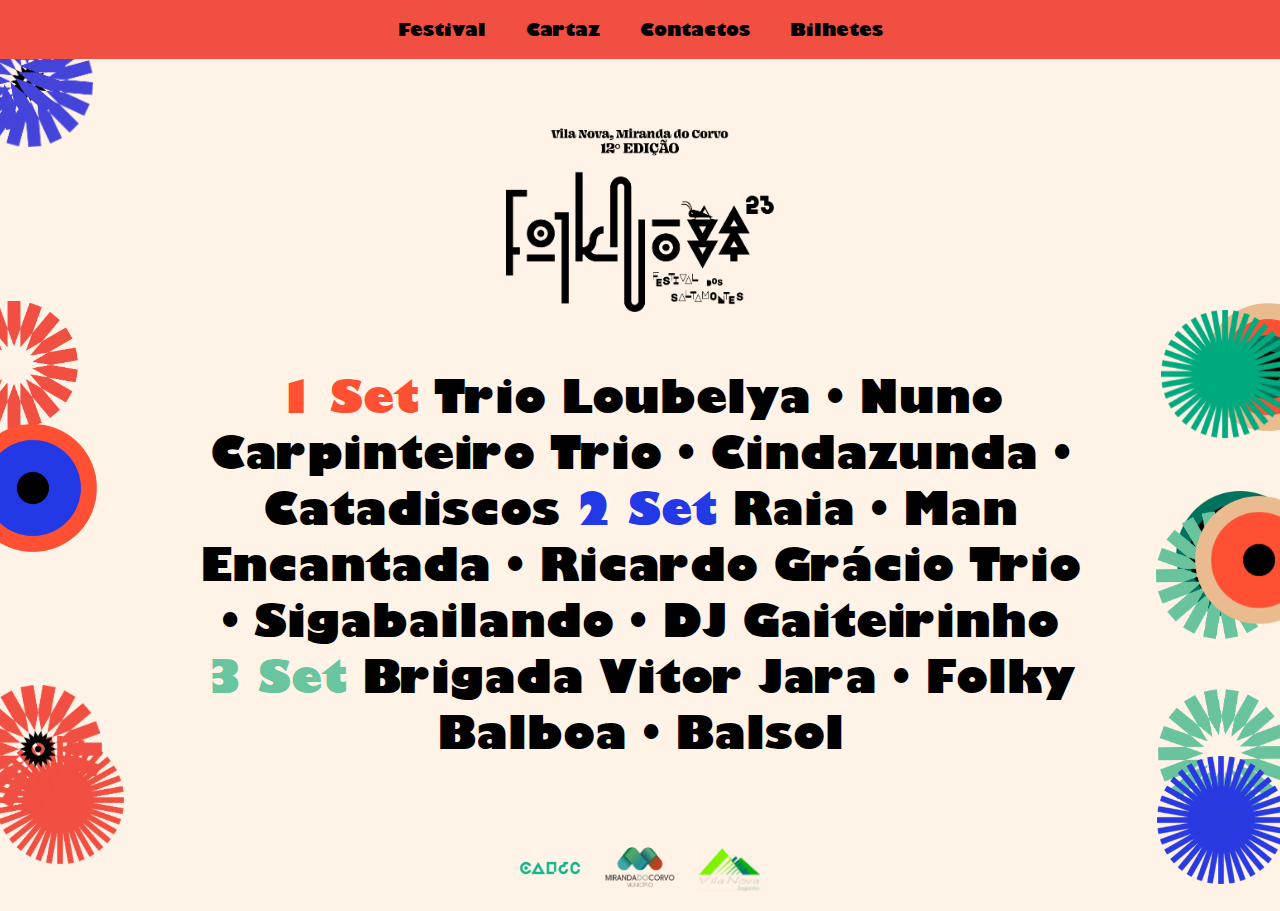
==== index.html @ 8740f20e "changes to bilhetes page" ====
<!doctype html>
<html>
<head>
	<meta charset="UTF-8">
	<title>FolkNova 2023</title>
	<meta name="viewport" content="width=device-width, initial-scale=1.0">
	<meta name="description" content="FolkNova - Festival dos Saltamontes! Vila Nova, Miranda do Corvo, Coimbra.">
	
	<link rel="icon" href="favicon.ico">
	<link rel="apple-touch-icon" sizes="180x180" href="/apple-touch-icon.png">
	<link rel="icon" type="image/png" sizes="32x32" href="/favicon-32x32.png">
	<link rel="icon" type="image/png" sizes="16x16" href="/favicon-16x16.png">
	<link rel="manifest" href="/site.webmanifest">

	<script src="app.js"></script>
	<link rel="stylesheet" href="style.css">
</head>
<body>
	<div id="menu">
		<a href="festival.html" target=""><h3>Festival</h3></a>
		<a href="cartaz.html" target=""><h3>Cartaz</h3></a>
		<a href="contactos.html" target=""><h3>Contactos</h3></a>
		<a href="bilhetes.html" target=""><h3>Bilhetes</h3></a>

	</div>


	<div id="forms">
		<img class="formX" src="Resources/Formas/forms1.png">
		<img class="formX" src="Resources/Formas/forms2.png">
		<img class="formX" src="Resources/Formas/forms3.png">
		<img class="formX" src="Resources/Formas/forms4.png">
		<img class="formX" src="Resources/Formas/forms5.png">
		<img class="formX" src="Resources/Formas/forms6.png">
		<img class="formX" src="Resources/Formas/forms7.png">
		<img class="formX" src="Resources/Formas/forms8.png">
		<img class="formX" src="Resources/Formas/forms9.png">
		<img class="formX" src="Resources/Formas/forms10.png">
		<img class="formX" src="Resources/Formas/forms11.png">
		<img class="formX" src="Resources/Formas/forms12.png">
		<img class="formX" src="Resources/Formas/forms13.png">

	</div>

	<div id="landing">
		<div id="cartaz">
	<img id="logo" src="Resources/Formas/logotipo.png">
		<p><span style="color:#ff5033;">1 Set</span> Trio Loubelya · Nuno Carpinteiro Trio · Cindazunda · Catadiscos
			<span style="color:#2339e6;">2 Set</span> Raia · Man Encantada · Ricardo Grácio Trio · Sigabailando · DJ Gaiteirinho
			<span style="color:#69c59f;">3 Set</span> Brigada Vitor Jara · Folky Balboa · Balsol
		</p>
		</div>
	</div>


	<!--
	<div id="contactos">
		<h3 class="titulo">Contactos</h3>
		<iframe src="https://www.google.com/maps/embed?pb=!1m18!1m12!1m3!1d10354.548698066126!2d-8.325893435499191!3d40.055865542057546!2m3!1f0!2f0!3f0!3m2!1i1024!2i768!4f13.1!3m3!1m2!1s0xd22f27c713244bf%3A0xaecd429fa997227e!2sVila%20Nova!5e1!3m2!1spt-PT!2spt!4v1683068563566!5m2!1spt-PT!2spt" width="600" height="450" style="border:0;" allowfullscreen="" loading="lazy" referrerpolicy="no-referrer-when-downgrade"></iframe>

		<img class="artistX" src="Resources/media/face.png">
		<img class="artistX" src="Resources/media/insta.png">
	</div>
-->
	<div class="logos">
		<img src="Resources/Logos/cadec.png" alt="CADEC logotipo" >
		<img src="Resources/Logos/miranda.png" alt="miranda logotipo" >
		<img src="Resources/Logos/vilanova.png" alt="vila nova logotipo">
	</div>
</body>
---- style.css ----
@font-face {
    font-family: "Gill";
    src: url("Resources/Fonts/GillSans-UltraBold.ttf") format("truetype");
    font-weight: bold;
    font-style: normal;
}

@font-face {
    font-family: "Gill";
    src: url("Resources/Fonts/GillSans.ttf") format("truetype");
    font-weight: normal;
    font-style: normal;
}

body {
    padding: 0;
    margin: 0;
    font-family: "Gill";
    background-color: #fff2e6;
}

#menu {
    //background-color: #f04f41;
    z-index: 999;
    position: fixed;
    width: 100vw;
    display: flex;
    justify-content: center;
}

#menu h3 {
    padding: 0px 20px;
    font-weight: bold;
    font-size: 2vh;
}

#menu h3:hover {
    padding: 0px 20px;
    font-weight: 900;
    color: ghostwhite;
    cursor: pointer;
}

a{
    text-decoration: none;
    color: black;
}

#forms {
    position: fixed;
    width: 100vw;
    height: 100vh;
    pointer-events: none;
}

#forms img{
    width: 10vw;
    position: fixed;
}

.formX {
    animation: rotation 30s infinite linear;
}

@keyframes rotation {
    from {
        transform: rotate(0deg);
    }
    to {
        transform: rotate(359deg);
    }
}

#landing {
    width: 100vw;
    min-height: 90vh;
    display: flex;
    justify-content: center;
}

#landing-small {
    width: 100vw;
    display: flex;
    justify-content: center;
}

#logo{
    margin-top: 100px;
    width: 30%;
}

#vila{
    width: 80%;
    margin: 0 auto;
    display: block;
}

#cartaz {
    font-weight: bold;
    font-size: 5vh;
    padding: 20px 0px 20px 0px;
    width: 70%;
    height: auto;
    text-align: center;

}

#cartaz p span {
    white-space: nowrap;
}

#contactos {
    margin-left: 10vw;
    width: 80vw;
}

#bilhetes {
    margin-left: 10vw;
    width: 80vw;
}

#bilhetes a, #bilhetes p{
    text-align: center;
}

#bilhetes p{
    font-size: 3vh;
    padding: 0 10vw;
}

.bilheteLink{
	display: none;
    padding: 20px;
    width: 100px;
    border-radius: 50px;
   // border: 5px #2339e6 solid;
    margin: 0 auto;
}

.titulo {
    text-align: center;
    font-size: 3vh;
    width: 100%;
}

#artists {
    display: flex;
    flex-direction: row;
    flex-wrap: wrap;
    justify-content: center;
    align-content: stretch;
    padding: 0px 10vw 30px 10vw;
    max-width: 100vw;
    gap: 5px;
}

.artistX {

    flex: 1 1 auto;
    background-color: #fff;
    outline: #2339e6 5px solid;
    object-fit: contain;
}

.red{
    outline: #f04f41 5px solid;
    outline-offset: -5px;
}

.blue{
    outline: #2339e6 5px solid;
    outline-offset: -5px;
}

.green{
    outline: #69c59f 5px solid;
    outline-offset: -5px;
}

@media screen and (min-width: 1200px) {
    .artistX {
        width: calc(99%/3);
        height: calc(99%/3);
    }

}


@media screen and (min-width: 768px) and (max-width: 1199px) {
    .artistX {
        width: calc(99%/2);
        height: calc(99%/2);
    }
    #logo{
        width: 60vw;
        margin-top: 50px;
    }

    #cartaz {
        font-size: 3vh;
    }

    #menu h3{
        font-size: 1.5vh;
    }

    #forms img {
        width: 15vw;
    }
}


@media screen and (max-width: 767px) {
    .artistX {
        width: 100%;
        height: 100%;
    }
    #logo{
        width: 60vw;
        margin-top: 50px;
    }

    #cartaz {
        font-size: 3vh;
    }

    #menu h3{
        font-size: 1.5vh;
    }

    #forms img {
        width: 15vw;
    }
    #bilhetes p {
        font-size: 2vh;
    }
}



#contactos iframe {
    display: block;
    margin: 0 auto;
    width: 80%;
}

#mail{
    text-align: center;
    text-decoration: underline;

}
#signature {
    width: 100vw;
    display: flex;
    flex-flow: column;
    align-items: center;
}

#signature img{
    width: 50px;
}

.logos{
    display: flex;
    justify-content: center;
    padding: 20px 0px 20px 0px;
    //bottom: 0px;
    width: 100vw;
    position: absolute;
}

.media{
    display: flex;
    justify-content: center;
    padding: 20px 0px 20px 0px;
    width: 100%;
}

.logos img, .media img {
    width: 70px;
    padding: 0px 10px 0px 10px;
    aspect-ratio: 3/2;
    object-fit: contain;
    mix-blend-mode: multiply;
}

.info{
	cursor: pointer;
}

.info-body{
	display: none;
}
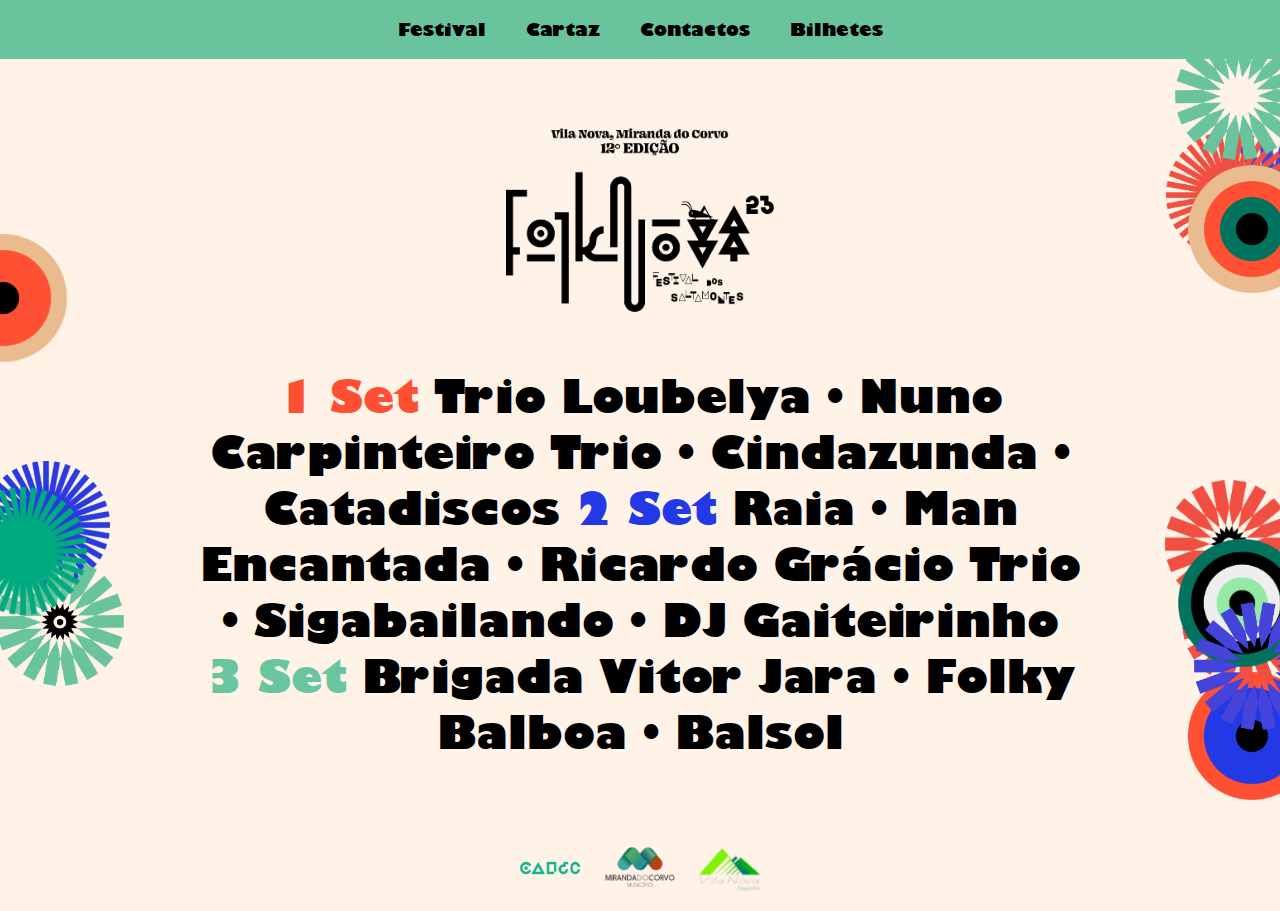
==== commit 2a72b1fe: "changed h3 to h1 and html structure" ====
--- a/index.html
+++ b/index.html
@@ -67,4 +67,5 @@
 		<img src="Resources/Logos/miranda.png" alt="miranda logotipo" >
 		<img src="Resources/Logos/vilanova.png" alt="vila nova logotipo">
 	</div>
-</body>+</body>
+</html>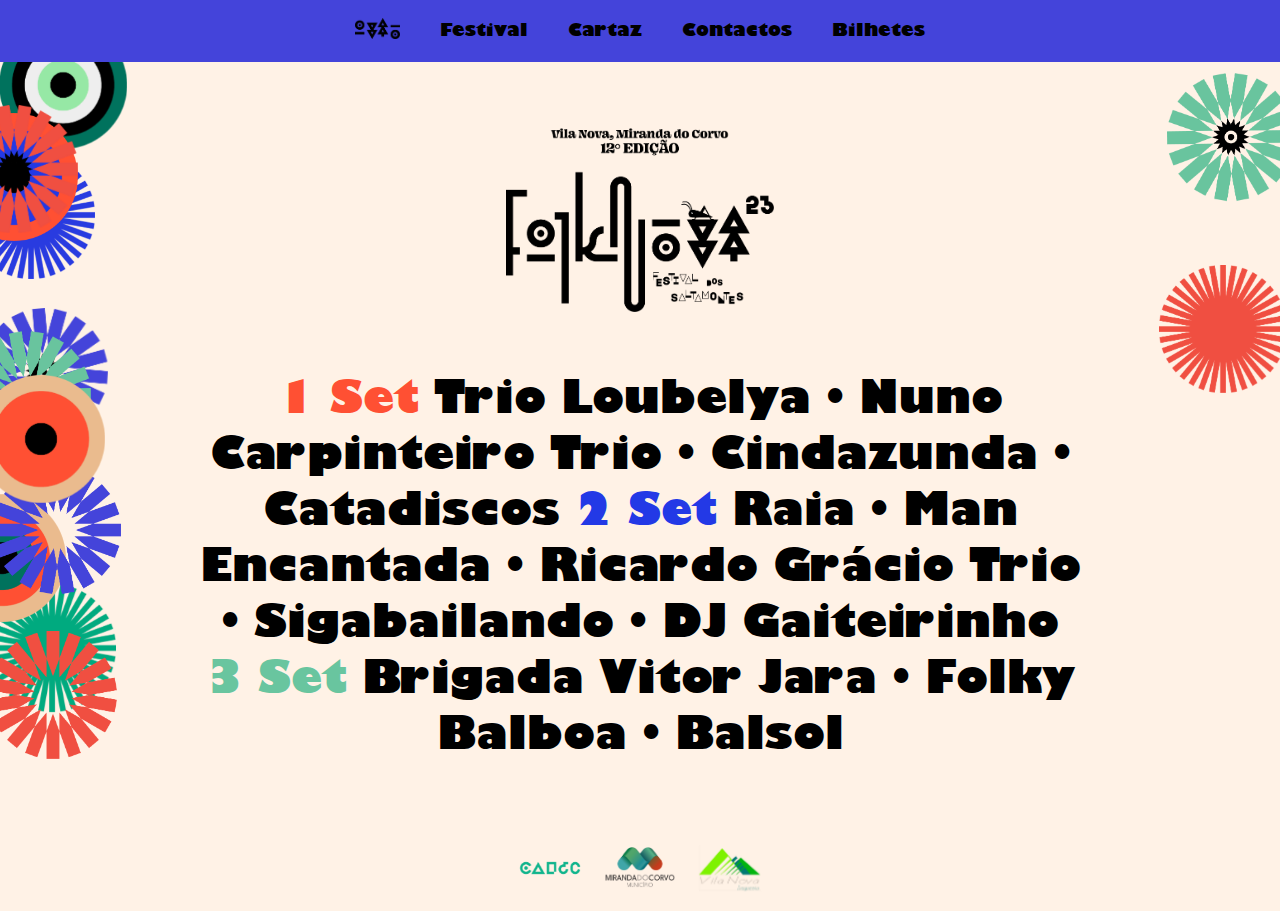
==== commit a08470b3: "tudo menos imagens de restantes artistas" ====
--- a/index.html
+++ b/index.html
@@ -17,10 +17,11 @@
 </head>
 <body>
 	<div id="menu">
+		<a href="" target=""><h3><img src="Resources/Logos/FolknovaMini.png"></h3></a>
 		<a href="festival.html" target=""><h3>Festival</h3></a>
 		<a href="cartaz.html" target=""><h3>Cartaz</h3></a>
 		<a href="contactos.html" target=""><h3>Contactos</h3></a>
-		<a href="bilhetes.html" target=""><h3>Bilhetes</h3></a>
+		<a href="bilhetes.html" target=""><h3 id="tickets">Bilhetes</h3></a>
 
 	</div>
 
--- a/style.css
+++ b/style.css
@@ -12,20 +12,29 @@
     font-style: normal;
 }
 
+
 body {
     padding: 0;
     margin: 0;
     font-family: "Gill";
     background-color: #fff2e6;
+    cursor: url("Resources/Logos/salta.png"), auto;
+    cursor: url("Resources/Logos/salta.png") 23 13, move;
+
+    overflow-x: hidden;
 }
 
 #menu {
-    //background-color: #f04f41;
+/ / background-color: #f04f41;
     z-index: 999;
     position: fixed;
     width: 100vw;
     display: flex;
     justify-content: center;
+}
+
+#menu img {
+    width: 5vh;
 }
 
 #menu h3 {
@@ -41,7 +50,7 @@
     cursor: pointer;
 }
 
-a{
+a {
     text-decoration: none;
     color: black;
 }
@@ -53,7 +62,7 @@
     pointer-events: none;
 }
 
-#forms img{
+#forms img {
     width: 10vw;
     position: fixed;
 }
@@ -84,13 +93,13 @@
     justify-content: center;
 }
 
-#logo{
+#logo {
     margin-top: 100px;
     width: 30%;
 }
 
-#vila{
-    width: 80%;
+#vila {
+    width: 100%;
     margin: 0 auto;
     display: block;
 }
@@ -114,26 +123,43 @@
     width: 80vw;
 }
 
+.container {
+    display: flex;
+    flex-flow: row nowrap;
+    justify-content: space-evenly;
+    gap: 10px;
+}
+
+.flex-item {
+    width: 50%;
+    text-align: center;
+}
+
+
+.bilheteInfo {
+    display: none;
+}
+
 #bilhetes {
     margin-left: 10vw;
     width: 80vw;
 }
 
-#bilhetes a, #bilhetes p{
-    text-align: center;
-}
-
-#bilhetes p{
+#bilhetes a, #bilhetes p {
+    text-align: center;
+}
+
+#bilhetes p {
     font-size: 3vh;
     padding: 0 10vw;
 }
 
-.bilheteLink{
-	display: none;
+.bilheteLink {
+    display: flex;
     padding: 20px;
     width: 100px;
     border-radius: 50px;
-   // border: 5px #2339e6 solid;
+/ / border: 5 px #2339e6 solid;
     margin: 0 auto;
 }
 
@@ -162,25 +188,25 @@
     object-fit: contain;
 }
 
-.red{
+.red {
     outline: #f04f41 5px solid;
     outline-offset: -5px;
 }
 
-.blue{
+.blue {
     outline: #2339e6 5px solid;
     outline-offset: -5px;
 }
 
-.green{
+.green {
     outline: #69c59f 5px solid;
     outline-offset: -5px;
 }
 
 @media screen and (min-width: 1200px) {
     .artistX {
-        width: calc(99%/3);
-        height: calc(99%/3);
+        width: calc(99% / 3);
+        height: calc(99% / 3);
     }
 
 }
@@ -188,24 +214,38 @@
 
 @media screen and (min-width: 768px) and (max-width: 1199px) {
     .artistX {
-        width: calc(99%/2);
-        height: calc(99%/2);
-    }
-    #logo{
+        width: calc(99% / 2);
+        height: calc(99% / 2);
+    }
+
+    #logo {
         width: 60vw;
-        margin-top: 50px;
     }
 
     #cartaz {
         font-size: 3vh;
     }
 
-    #menu h3{
+    #menu h3 {
         font-size: 1.5vh;
+        padding: 0px 15px;
+    }
+
+    #menu #tickets {
+        border: black 2px solid;
     }
 
     #forms img {
         width: 15vw;
+    }
+
+    .container {
+        flex-flow: column nowrap;
+    }
+
+    .flex-item {
+        width: 100%;
+        margin-bottom: 50px;
     }
 }
 
@@ -215,61 +255,75 @@
         width: 100%;
         height: 100%;
     }
-    #logo{
+
+    #logo {
         width: 60vw;
-        margin-top: 50px;
     }
 
     #cartaz {
         font-size: 3vh;
     }
 
-    #menu h3{
+    #menu h3 {
         font-size: 1.5vh;
-    }
+        padding: 0px 15px;
+    }
+
 
     #forms img {
         width: 15vw;
     }
+
     #bilhetes p {
         font-size: 2vh;
     }
-}
-
+
+    .container {
+        flex-flow: column nowrap;
+    }
+
+    .flex-item {
+        width: 100%;
+    }
+}
 
 
 #contactos iframe {
     display: block;
     margin: 0 auto;
     width: 80%;
-}
-
-#mail{
+    margin-bottom: 50px;
+    margin-top: 50px;
+}
+
+#mail {
     text-align: center;
     text-decoration: underline;
 
 }
+
 #signature {
     width: 100vw;
     display: flex;
     flex-flow: column;
     align-items: center;
-}
-
-#signature img{
+    margin-bottom: 50px;
+}
+
+#signature img {
     width: 50px;
 }
 
-.logos{
+.logos {
     display: flex;
     justify-content: center;
     padding: 20px 0px 20px 0px;
-    //bottom: 0px;
+/ / bottom: 0 px;
     width: 100vw;
     position: absolute;
 }
 
-.media{
+.media {
     display: flex;
     justify-content: center;
     padding: 20px 0px 20px 0px;
@@ -284,10 +338,11 @@
     mix-blend-mode: multiply;
 }
 
-.info{
-	cursor: pointer;
-}
-
-.info-body{
-	display: none;
+.info {
+    cursor: pointer;
+    text-decoration: underline;
+}
+
+.info-body {
+/ / display: none;
 }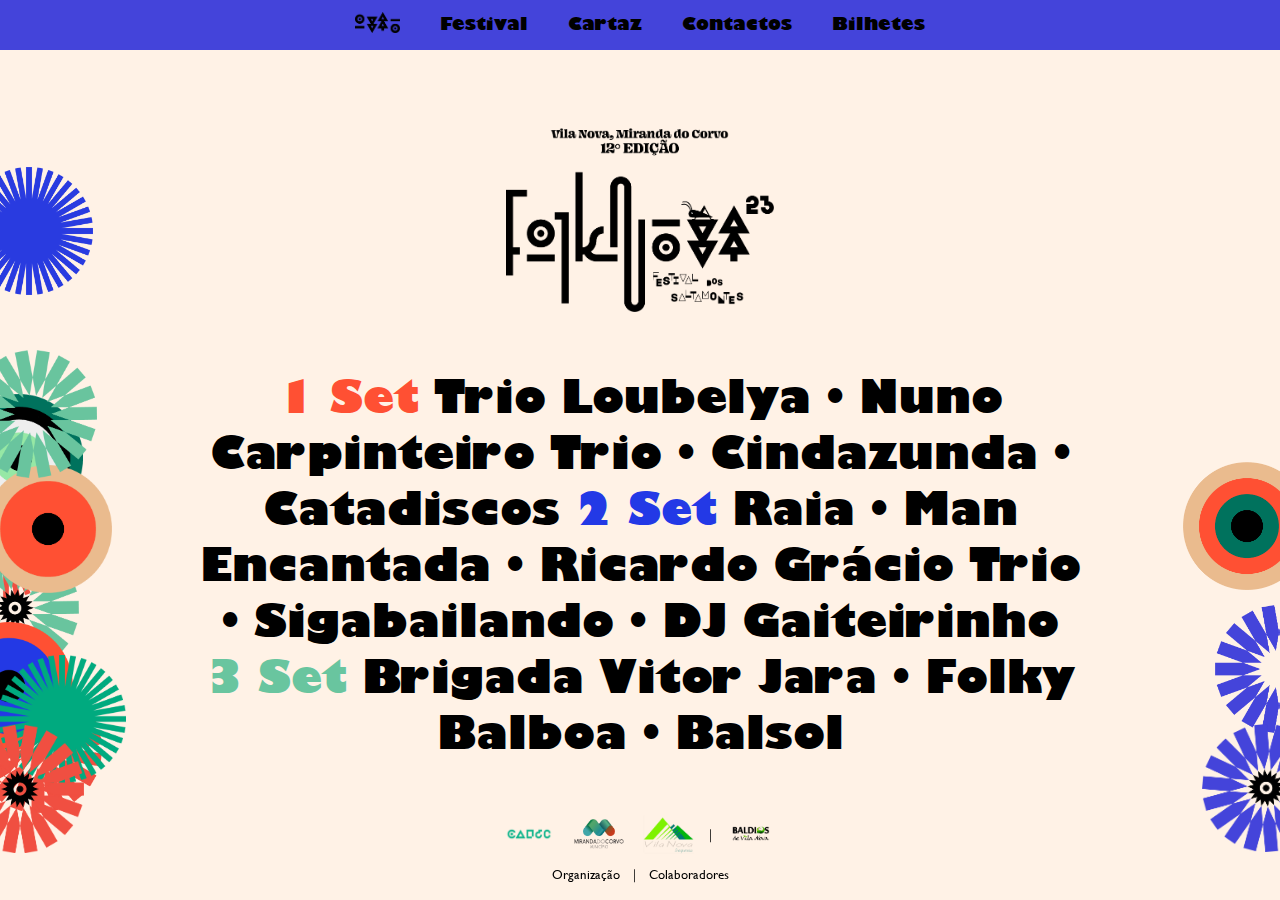
==== commit 87b4f7e6: "logos bandas" ====
--- a/index.html
+++ b/index.html
@@ -12,16 +12,17 @@
 	<link rel="icon" type="image/png" sizes="16x16" href="/favicon-16x16.png">
 	<link rel="manifest" href="/site.webmanifest">
 
+
 	<script src="app.js"></script>
 	<link rel="stylesheet" href="style.css">
 </head>
 <body>
 	<div id="menu">
-		<a href="" target=""><h3><img src="Resources/Logos/FolknovaMini.png"></h3></a>
-		<a href="festival.html" target=""><h3>Festival</h3></a>
-		<a href="cartaz.html" target=""><h3>Cartaz</h3></a>
-		<a href="contactos.html" target=""><h3>Contactos</h3></a>
-		<a href="bilhetes.html" target=""><h3 id="tickets">Bilhetes</h3></a>
+		<a href="" target=""><h1><img src="Resources/Logos/FolknovaMini.png"></h1></a>
+		<a href="festival.html" target=""><h1>Festival</h1></a>
+		<a href="cartaz.html" target=""><h1>Cartaz</h1></a>
+		<a href="contactos.html" target=""><h1>Contactos</h1></a>
+		<a href="bilhetes.html" target=""><h1 id="tickets">Bilhetes</h1></a>
 
 	</div>
 
@@ -67,6 +68,17 @@
 		<img src="Resources/Logos/cadec.png" alt="CADEC logotipo" >
 		<img src="Resources/Logos/miranda.png" alt="miranda logotipo" >
 		<img src="Resources/Logos/vilanova.png" alt="vila nova logotipo">
+		<p><small> &#65372 </small></p>
+		<img src="Resources/Logos/baldios.png" alt="vila nova logotipo">
+	</div>
+	<div class="logos2">
+		<p><small>Organização </small></p>
+		<p><small> &nbsp; </small></p>
+		<p><small> &nbsp; </small></p>
+		<p><small> &#65372 </small></p>
+		<p><small> &nbsp; </small></p>
+		<p><small> &nbsp; </small></p>
+		<p><small> Colaboradores</small></p>
 	</div>
 </body>
 </html>--- a/style.css
+++ b/style.css
@@ -37,13 +37,13 @@
     width: 5vh;
 }
 
-#menu h3 {
+#menu h1 {
     padding: 0px 20px;
     font-weight: bold;
     font-size: 2vh;
 }
 
-#menu h3:hover {
+#menu h1:hover {
     padding: 0px 20px;
     font-weight: 900;
     color: ghostwhite;
@@ -140,6 +140,10 @@
     display: none;
 }
 
+.main {
+    display: block;
+}
+
 #bilhetes {
     margin-left: 10vw;
     width: 80vw;
@@ -318,7 +322,16 @@
     display: flex;
     justify-content: center;
     padding: 20px 0px 20px 0px;
-/ / bottom: 0 px;
+    bottom: 20px;
+    width: 100vw;
+    position: absolute;
+}
+
+.logos2 {
+    display: flex;
+    justify-content: center;
+    padding: 20px 0px 0px 0px;
+    bottom: 0px;
     width: 100vw;
     position: absolute;
 }
@@ -331,7 +344,7 @@
 }
 
 .logos img, .media img {
-    width: 70px;
+    width: 50px;
     padding: 0px 10px 0px 10px;
     aspect-ratio: 3/2;
     object-fit: contain;
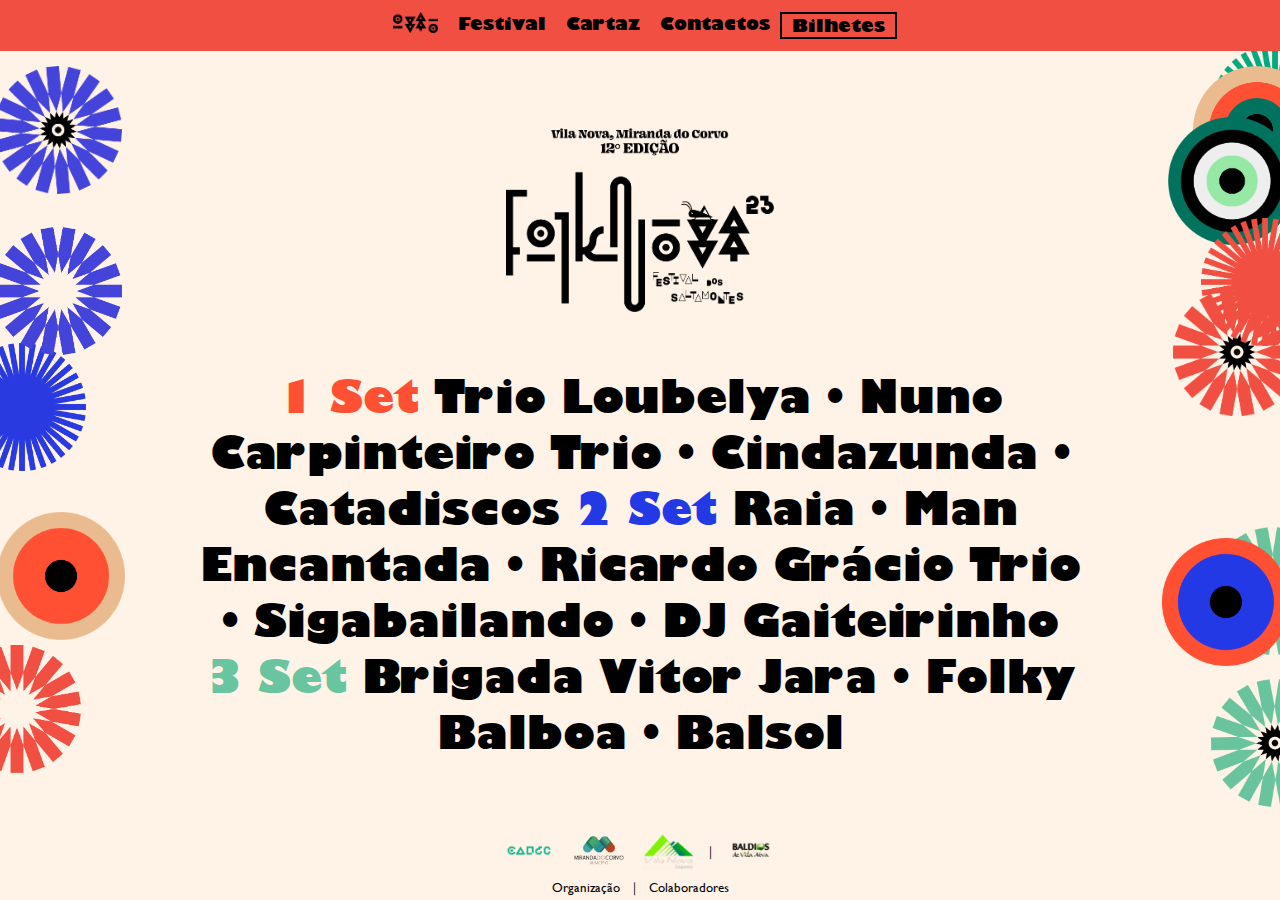
==== commit 3e67b328: "menu e logos fix" ====
--- a/index.html
+++ b/index.html
@@ -1,84 +1,87 @@
 <!doctype html>
 <html>
 <head>
-	<meta charset="UTF-8">
-	<title>FolkNova 2023</title>
-	<meta name="viewport" content="width=device-width, initial-scale=1.0">
-	<meta name="description" content="FolkNova - Festival dos Saltamontes! Vila Nova, Miranda do Corvo, Coimbra.">
-	
-	<link rel="icon" href="favicon.ico">
-	<link rel="apple-touch-icon" sizes="180x180" href="/apple-touch-icon.png">
-	<link rel="icon" type="image/png" sizes="32x32" href="/favicon-32x32.png">
-	<link rel="icon" type="image/png" sizes="16x16" href="/favicon-16x16.png">
-	<link rel="manifest" href="/site.webmanifest">
+    <meta charset="UTF-8">
+    <title>FolkNova 2023</title>
+    <meta name="viewport" content="width=device-width, initial-scale=1.0">
+    <meta name="description" content="FolkNova - Festival dos Saltamontes! Vila Nova, Miranda do Corvo, Coimbra.">
+
+    <link rel="icon" href="favicon.ico">
+    <link rel="apple-touch-icon" sizes="180x180" href="/apple-touch-icon.png">
+    <link rel="icon" type="image/png" sizes="32x32" href="/favicon-32x32.png">
+    <link rel="icon" type="image/png" sizes="16x16" href="/favicon-16x16.png">
+    <link rel="manifest" href="/site.webmanifest">
 
 
-	<script src="app.js"></script>
-	<link rel="stylesheet" href="style.css">
+    <script src="app.js"></script>
+    <link rel="stylesheet" href="style.css">
 </head>
 <body>
-	<div id="menu">
-		<a href="" target=""><h1><img src="Resources/Logos/FolknovaMini.png"></h1></a>
-		<a href="festival.html" target=""><h1>Festival</h1></a>
-		<a href="cartaz.html" target=""><h1>Cartaz</h1></a>
-		<a href="contactos.html" target=""><h1>Contactos</h1></a>
-		<a href="bilhetes.html" target=""><h1 id="tickets">Bilhetes</h1></a>
+<div id="menu">
+    <a href="" target=""><h1><img src="Resources/Logos/FolknovaMini.png"></h1></a>
+    <a href="festival.html" target=""><h1>Festival</h1></a>
+    <a href="cartaz.html" target=""><h1>Cartaz</h1></a>
+    <a href="contactos.html" target=""><h1>Contactos</h1></a>
+    <a href="bilhetes.html" target=""><h1 id="tickets">Bilhetes</h1></a>
 
-	</div>
+</div>
 
 
-	<div id="forms">
-		<img class="formX" src="Resources/Formas/forms1.png">
-		<img class="formX" src="Resources/Formas/forms2.png">
-		<img class="formX" src="Resources/Formas/forms3.png">
-		<img class="formX" src="Resources/Formas/forms4.png">
-		<img class="formX" src="Resources/Formas/forms5.png">
-		<img class="formX" src="Resources/Formas/forms6.png">
-		<img class="formX" src="Resources/Formas/forms7.png">
-		<img class="formX" src="Resources/Formas/forms8.png">
-		<img class="formX" src="Resources/Formas/forms9.png">
-		<img class="formX" src="Resources/Formas/forms10.png">
-		<img class="formX" src="Resources/Formas/forms11.png">
-		<img class="formX" src="Resources/Formas/forms12.png">
-		<img class="formX" src="Resources/Formas/forms13.png">
+<div id="forms">
+    <img class="formX" src="Resources/Formas/forms1.png">
+    <img class="formX" src="Resources/Formas/forms2.png">
+    <img class="formX" src="Resources/Formas/forms3.png">
+    <img class="formX" src="Resources/Formas/forms4.png">
+    <img class="formX" src="Resources/Formas/forms5.png">
+    <img class="formX" src="Resources/Formas/forms6.png">
+    <img class="formX" src="Resources/Formas/forms7.png">
+    <img class="formX" src="Resources/Formas/forms8.png">
+    <img class="formX" src="Resources/Formas/forms9.png">
+    <img class="formX" src="Resources/Formas/forms10.png">
+    <img class="formX" src="Resources/Formas/forms11.png">
+    <img class="formX" src="Resources/Formas/forms12.png">
+    <img class="formX" src="Resources/Formas/forms13.png">
 
-	</div>
+</div>
 
-	<div id="landing">
-		<div id="cartaz">
-	<img id="logo" src="Resources/Formas/logotipo.png">
-		<p><span style="color:#ff5033;">1 Set</span> Trio Loubelya · Nuno Carpinteiro Trio · Cindazunda · Catadiscos
-			<span style="color:#2339e6;">2 Set</span> Raia · Man Encantada · Ricardo Grácio Trio · Sigabailando · DJ Gaiteirinho
-			<span style="color:#69c59f;">3 Set</span> Brigada Vitor Jara · Folky Balboa · Balsol
-		</p>
-		</div>
-	</div>
+<div id="landing">
+    <div id="cartaz">
+        <img id="logo" src="Resources/Formas/logotipo.png">
+        <p><span style="color:#ff5033;">1 Set</span> Trio Loubelya · Nuno Carpinteiro Trio · Cindazunda · Catadiscos
+            <span style="color:#2339e6;">2 Set</span> Raia · Man Encantada · Ricardo Grácio Trio · Sigabailando · DJ
+            Gaiteirinho
+            <span style="color:#69c59f;">3 Set</span> Brigada Vitor Jara · Folky Balboa · Balsol
+        </p>
+    </div>
+</div>
 
 
-	<!--
-	<div id="contactos">
-		<h3 class="titulo">Contactos</h3>
-		<iframe src="https://www.google.com/maps/embed?pb=!1m18!1m12!1m3!1d10354.548698066126!2d-8.325893435499191!3d40.055865542057546!2m3!1f0!2f0!3f0!3m2!1i1024!2i768!4f13.1!3m3!1m2!1s0xd22f27c713244bf%3A0xaecd429fa997227e!2sVila%20Nova!5e1!3m2!1spt-PT!2spt!4v1683068563566!5m2!1spt-PT!2spt" width="600" height="450" style="border:0;" allowfullscreen="" loading="lazy" referrerpolicy="no-referrer-when-downgrade"></iframe>
+<!--
+<div id="contactos">
+    <h3 class="titulo">Contactos</h3>
+    <iframe src="https://www.google.com/maps/embed?pb=!1m18!1m12!1m3!1d10354.548698066126!2d-8.325893435499191!3d40.055865542057546!2m3!1f0!2f0!3f0!3m2!1i1024!2i768!4f13.1!3m3!1m2!1s0xd22f27c713244bf%3A0xaecd429fa997227e!2sVila%20Nova!5e1!3m2!1spt-PT!2spt!4v1683068563566!5m2!1spt-PT!2spt" width="600" height="450" style="border:0;" allowfullscreen="" loading="lazy" referrerpolicy="no-referrer-when-downgrade"></iframe>
 
-		<img class="artistX" src="Resources/media/face.png">
-		<img class="artistX" src="Resources/media/insta.png">
-	</div>
+    <img class="artistX" src="Resources/media/face.png">
+    <img class="artistX" src="Resources/media/insta.png">
+</div>
 -->
-	<div class="logos">
-		<img src="Resources/Logos/cadec.png" alt="CADEC logotipo" >
-		<img src="Resources/Logos/miranda.png" alt="miranda logotipo" >
-		<img src="Resources/Logos/vilanova.png" alt="vila nova logotipo">
-		<p><small> &#65372 </small></p>
-		<img src="Resources/Logos/baldios.png" alt="vila nova logotipo">
-	</div>
-	<div class="logos2">
-		<p><small>Organização </small></p>
-		<p><small> &nbsp; </small></p>
-		<p><small> &nbsp; </small></p>
-		<p><small> &#65372 </small></p>
-		<p><small> &nbsp; </small></p>
-		<p><small> &nbsp; </small></p>
-		<p><small> Colaboradores</small></p>
-	</div>
+<div id="logosContainer">
+    <div class="logos">
+        <img src="Resources/Logos/cadec.png" alt="CADEC logotipo">
+        <img src="Resources/Logos/miranda.png" alt="miranda logotipo">
+        <img src="Resources/Logos/vilanova.png" alt="vila nova logotipo">
+        <p><small> &#65372 </small></p>
+        <img src="Resources/Logos/baldios.png" alt="vila nova logotipo">
+    </div>
+    <div class="logos2">
+        <p><small>Organização </small></p>
+        <p><small> &nbsp; </small></p>
+        <p><small> &nbsp; </small></p>
+        <p><small> &#65372 </small></p>
+        <p><small> &nbsp; </small></p>
+        <p><small> &nbsp; </small></p>
+        <p><small> Colaboradores</small></p>
+    </div>
+</div>
 </body>
 </html>--- a/style.css
+++ b/style.css
@@ -37,15 +37,17 @@
     width: 5vh;
 }
 
+#menu #tickets {
+    border: black 2px solid;
+}
+
 #menu h1 {
-    padding: 0px 20px;
+    padding: 0px 10px;
     font-weight: bold;
     font-size: 2vh;
 }
 
 #menu h1:hover {
-    padding: 0px 20px;
-    font-weight: 900;
     color: ghostwhite;
     cursor: pointer;
 }
@@ -230,13 +232,9 @@
         font-size: 3vh;
     }
 
-    #menu h3 {
+    #menu h1 {
         font-size: 1.5vh;
         padding: 0px 15px;
-    }
-
-    #menu #tickets {
-        border: black 2px solid;
     }
 
     #forms img {
@@ -268,7 +266,7 @@
         font-size: 3vh;
     }
 
-    #menu h3 {
+    #menu h1 {
         font-size: 1.5vh;
         padding: 0px 15px;
     }
@@ -318,22 +316,31 @@
     width: 50px;
 }
 
+#logosContainer{
+    display: flex;
+    justify-content: center;
+    flex-flow: column;
+}
+
 .logos {
     display: flex;
     justify-content: center;
-    padding: 20px 0px 20px 0px;
-    bottom: 20px;
-    width: 100vw;
-    position: absolute;
+   // padding: 20px 0px 20px 0px;
+    //bottom: 20px;
+    width: 100vw;
+    //position: absolute;
 }
 
 .logos2 {
     display: flex;
     justify-content: center;
-    padding: 20px 0px 0px 0px;
-    bottom: 0px;
-    width: 100vw;
-    position: absolute;
+    //padding: 20px 0px 20px 0px;
+    //bottom: 0px;
+    width: 100vw;
+    //position: absolute;
+}
+.logos2 p{
+    margin: 0;
 }
 
 .media {
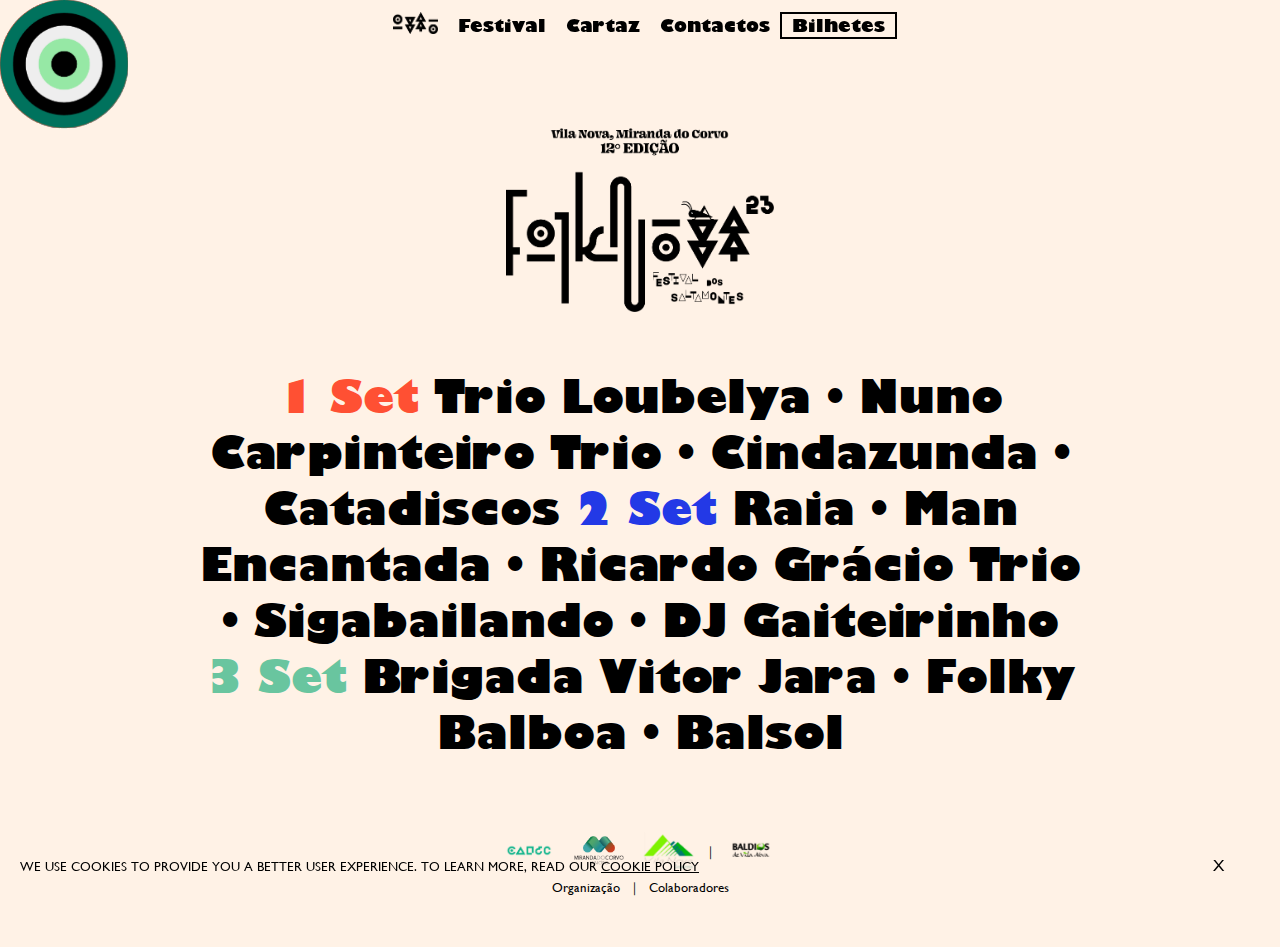
==== commit b8e6597f: "google analytics coockies jquery simplification" ====
--- a/index.html
+++ b/index.html
@@ -1,6 +1,19 @@
 <!doctype html>
 <html>
 <head>
+    <!-- Google tag (gtag.js) -->
+    <script async src="https://www.googletagmanager.com/gtag/js?id=G-9C5V4MHPTB"></script>
+    <script>
+        window.dataLayer = window.dataLayer || [];
+
+        function gtag() {
+            dataLayer.push(arguments);
+        }
+
+        gtag('js', new Date());
+
+        gtag('config', 'G-9C5V4MHPTB');
+    </script>
     <meta charset="UTF-8">
     <title>FolkNova 2023</title>
     <meta name="viewport" content="width=device-width, initial-scale=1.0">
@@ -11,7 +24,10 @@
     <link rel="icon" type="image/png" sizes="32x32" href="/favicon-32x32.png">
     <link rel="icon" type="image/png" sizes="16x16" href="/favicon-16x16.png">
     <link rel="manifest" href="/site.webmanifest">
-
+    <script
+            src="https://code.jquery.com/jquery-3.6.4.min.js"
+            integrity="sha256-oP6HI9z1XaZNBrJURtCoUT5SUnxFr8s3BzRl+cbzUq8="
+            crossorigin="anonymous"></script>
 
     <script src="app.js"></script>
     <link rel="stylesheet" href="style.css">
@@ -83,5 +99,13 @@
         <p><small> Colaboradores</small></p>
     </div>
 </div>
+
+<div id="coockiePolicy">
+    <p id="textCoockie">
+        <small>WE USE COOKIES TO PROVIDE YOU A BETTER USER EXPERIENCE. TO LEARN MORE, READ OUR
+            <a href="coockies.html" target="">COOKIE POLICY</a></small></p>
+    <p id="closeCoockie">X</p>
+</div>
+
 </body>
 </html>--- a/style.css
+++ b/style.css
@@ -20,8 +20,35 @@
     background-color: #fff2e6;
     cursor: url("Resources/Logos/salta.png"), auto;
     cursor: url("Resources/Logos/salta.png") 23 13, move;
-
     overflow-x: hidden;
+}
+
+#coockiePolicy{
+    display: flex;
+    justify-content: space-between;
+    padding: 10px 20px;
+    position: fixed;
+    bottom:0px;
+    width: 100vw;
+    height: 50px;
+}
+
+#textCoockie{
+    width: 90%;
+}
+
+#closeCoockie{
+    width: 10%;
+    text-align: center;
+    padding: 0px 20px;
+}
+
+#closeCoockie:hover{
+    cursor: pointer;
+}
+
+#coockiePolicy a{
+    text-decoration: underline;
 }
 
 #menu {
@@ -31,7 +58,9 @@
     width: 100vw;
     display: flex;
     justify-content: center;
-}
+    align-items: center;
+}
+
 
 #menu img {
     width: 5vh;
@@ -162,7 +191,7 @@
 
 .bilheteLink {
     display: flex;
-    padding: 20px;
+    padding: 15px;
     width: 100px;
     border-radius: 50px;
 / / border: 5 px #2339e6 solid;
@@ -234,7 +263,7 @@
 
     #menu h1 {
         font-size: 1.5vh;
-        padding: 0px 15px;
+        padding: 0px 10px;
     }
 
     #forms img {
@@ -259,6 +288,7 @@
     }
 
     #logo {
+        margin-top: 50px;
         width: 60vw;
     }
 
@@ -268,7 +298,7 @@
 
     #menu h1 {
         font-size: 1.5vh;
-        padding: 0px 15px;
+        padding: 0px 10px;
     }
 
 
@@ -340,7 +370,7 @@
     //position: absolute;
 }
 .logos2 p{
-    margin: 0;
+    margin: 0 0 50px 0;
 }
 
 .media {
@@ -358,6 +388,9 @@
     mix-blend-mode: multiply;
 }
 
+.coockie{
+    text-align: center;
+}
 .info {
     cursor: pointer;
     text-decoration: underline;
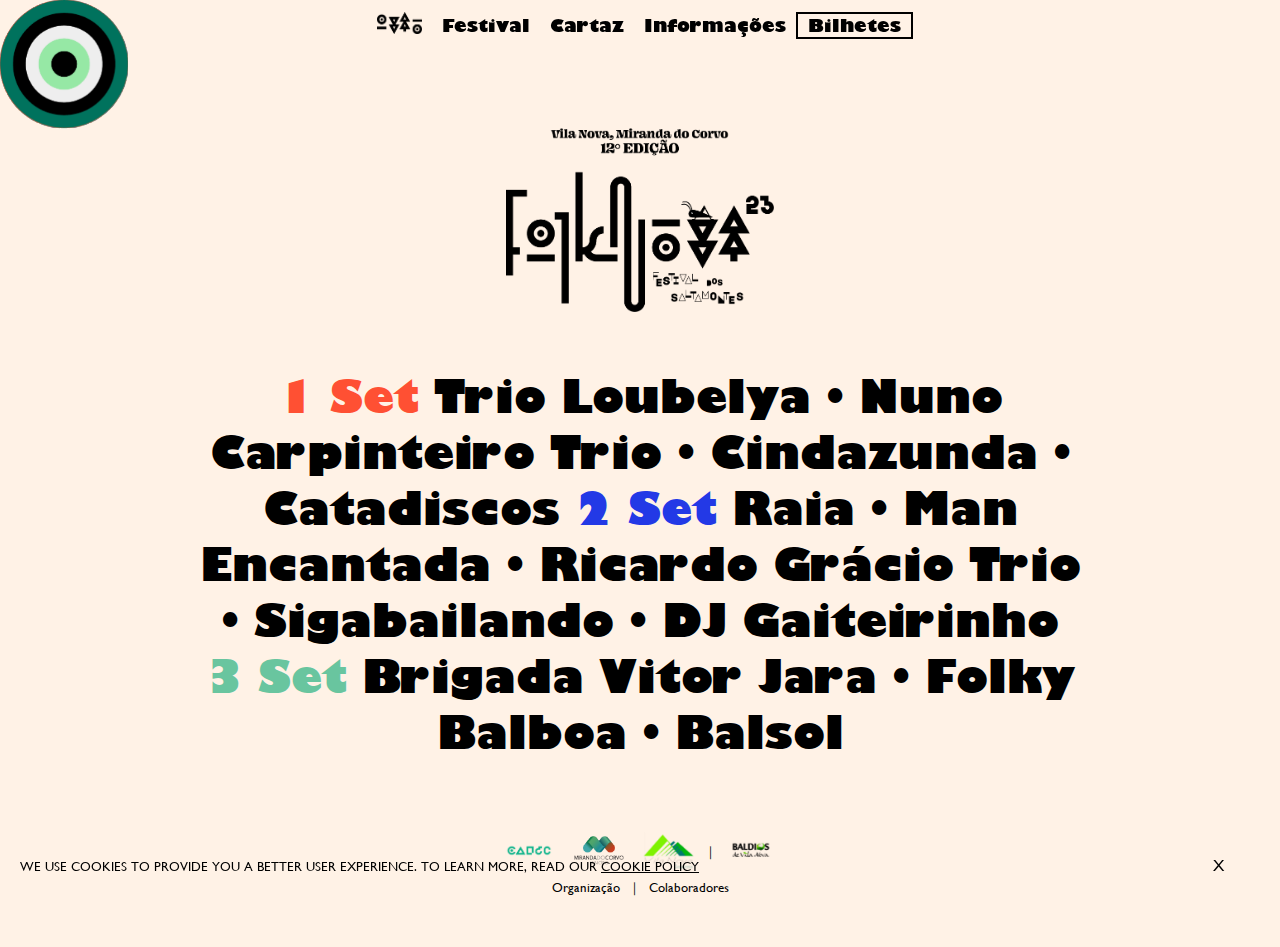
==== commit 75e1edb6: "Informações campismo, como chegar" ====
--- a/index.html
+++ b/index.html
@@ -37,7 +37,7 @@
     <a href="" target=""><h1><img src="Resources/Logos/FolknovaMini.png"></h1></a>
     <a href="festival.html" target=""><h1>Festival</h1></a>
     <a href="cartaz.html" target=""><h1>Cartaz</h1></a>
-    <a href="contactos.html" target=""><h1>Contactos</h1></a>
+    <a href="contactos.html" target=""><h1>Informações</h1></a>
     <a href="bilhetes.html" target=""><h1 id="tickets">Bilhetes</h1></a>
 
 </div>
--- a/style.css
+++ b/style.css
@@ -180,13 +180,21 @@
     width: 80vw;
 }
 
-#bilhetes a, #bilhetes p {
-    text-align: center;
-}
-
-#bilhetes p {
+#alojamento, #campismo, #chegar {
+    width: 80vw;
+}
+
+#bilhetes a, #bilhetes p, #alojamento p, #campismo p, #chegar p {
+    text-align: center;
+}
+
+#bilhetes p, #alojamento p, #campismo p, #chegar p {
     font-size: 3vh;
     padding: 0 10vw;
+}
+
+#metro{
+    text-decoration: underline;
 }
 
 .bilheteLink {
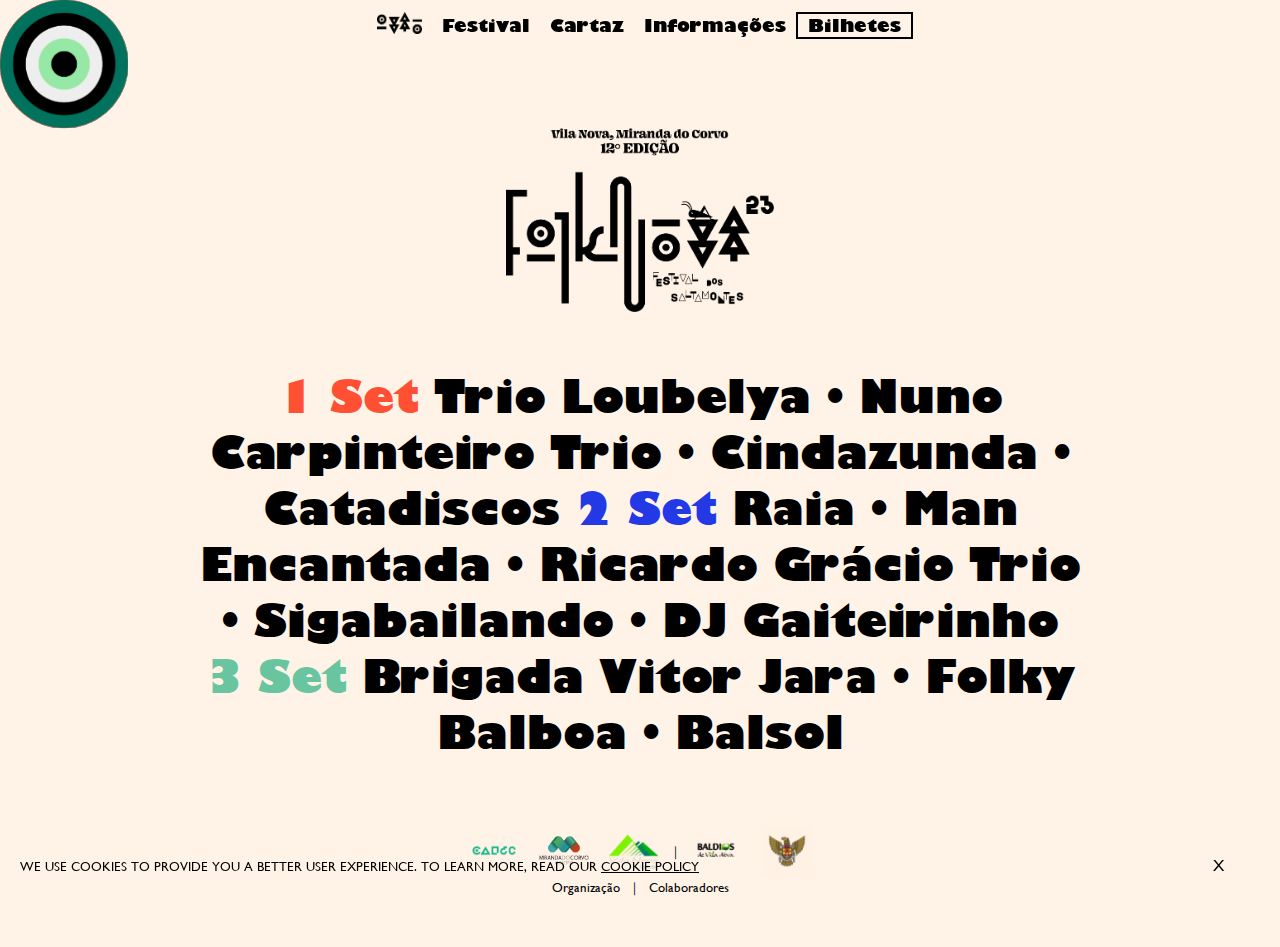
==== commit 17f34384: "Como chegar texto e bombeiros" ====
--- a/index.html
+++ b/index.html
@@ -87,7 +87,8 @@
         <img src="Resources/Logos/miranda.png" alt="miranda logotipo">
         <img src="Resources/Logos/vilanova.png" alt="vila nova logotipo">
         <p><small> &#65372 </small></p>
-        <img src="Resources/Logos/baldios.png" alt="vila nova logotipo">
+        <img src="Resources/Logos/baldios.png" alt="baldios logotipo">
+        <img src="Resources/Logos/BVMC.jpeg" alt="bombeiros Miranda corvo logotipo">
     </div>
     <div class="logos2">
         <p><small>Organização </small></p>
--- a/style.css
+++ b/style.css
@@ -184,7 +184,7 @@
     width: 80vw;
 }
 
-#bilhetes a, #bilhetes p, #alojamento p, #campismo p, #chegar p {
+#bilhetes a, #bilhetes p, #alojamento p, #campismo p, #chegar p, #chegar h2, #chegar h3 {
     text-align: center;
 }
 
@@ -193,7 +193,7 @@
     padding: 0 10vw;
 }
 
-#metro{
+.transportes{
     text-decoration: underline;
 }
 
